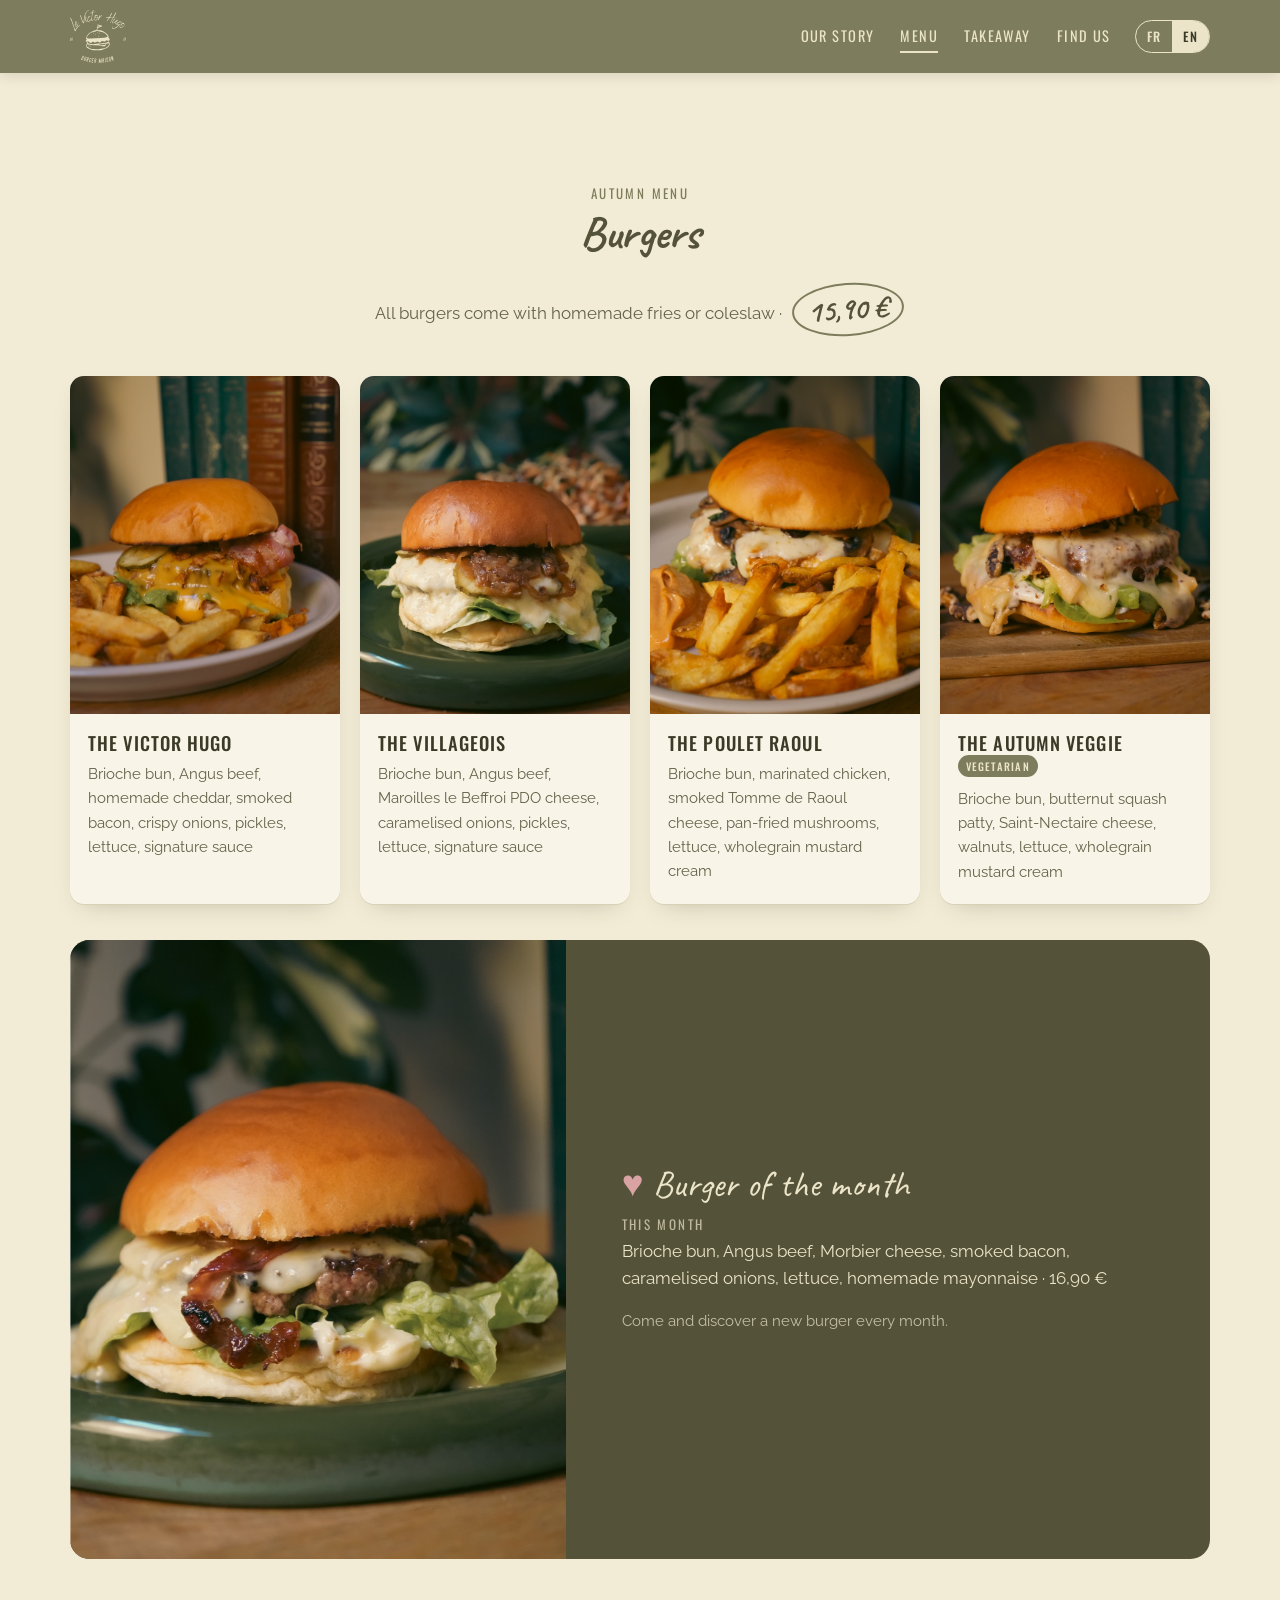
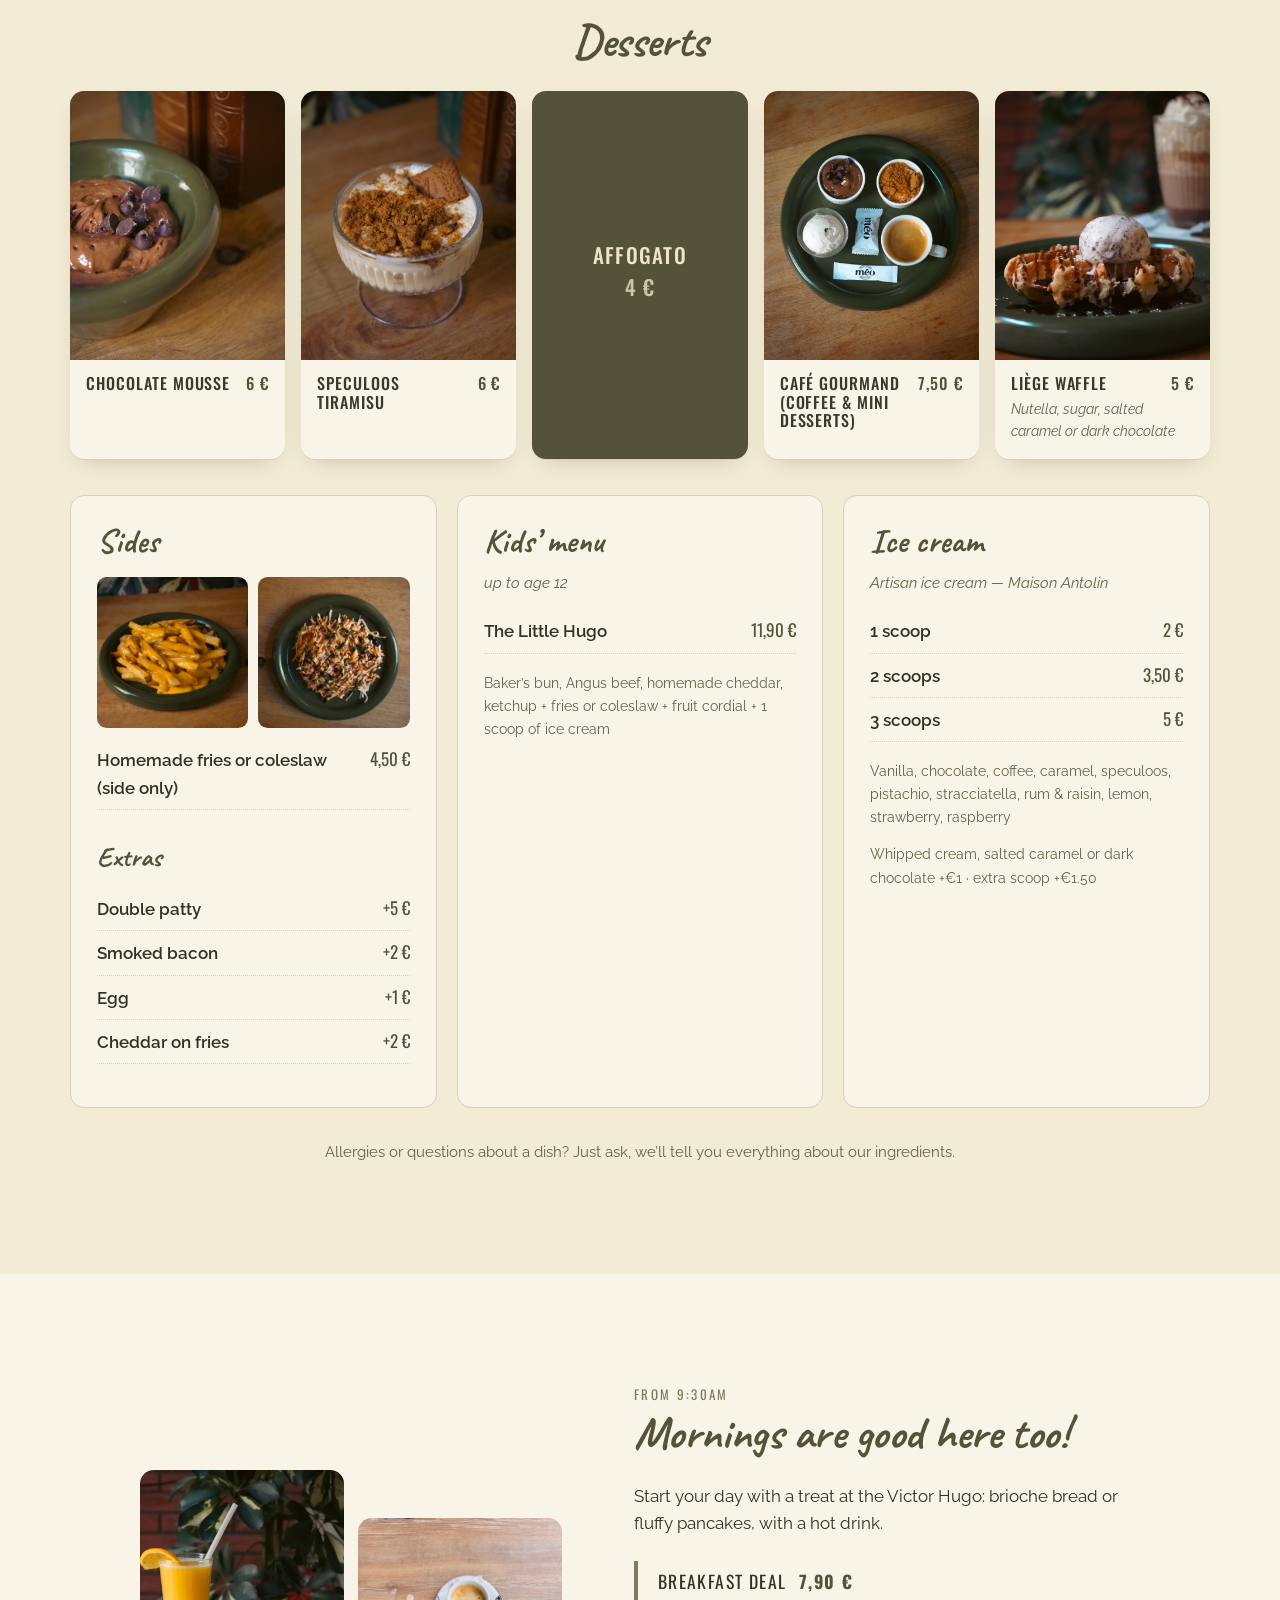
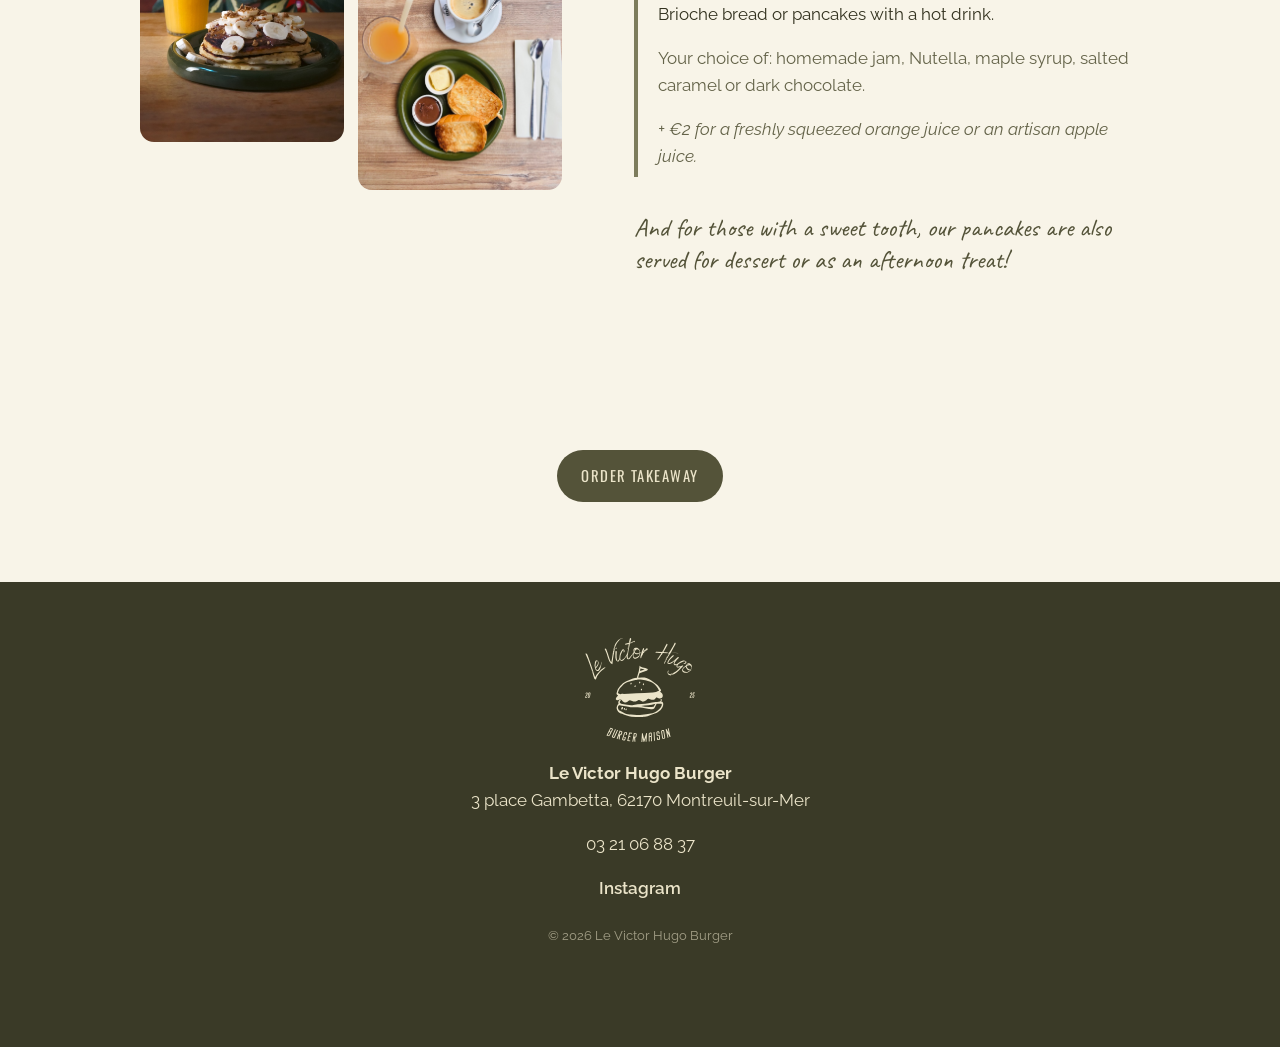
==== carte.html @ 47c57224 "Site du Victor Hugo Burger" ====
<!doctype html>
<html lang="fr">
<head>
  <meta charset="utf-8">
  <meta name="viewport" content="width=device-width, initial-scale=1">
  <title>La carte — Le Victor Hugo Burger</title>
  <meta name="description" content="La carte du Victor Hugo : burgers maison servis avec frites ou coleslaw, burger du moment, menu enfant, desserts, glaces artisanales et formule petit-déjeuner.">
  <link rel="icon" href="images/logo-olive.svg" type="image/svg+xml">
  <link rel="preconnect" href="https://fonts.googleapis.com">
  <link rel="preconnect" href="https://fonts.gstatic.com" crossorigin>
  <link href="https://fonts.googleapis.com/css2?family=Caveat:wght@500;700&family=Oswald:wght@400;500&family=Raleway:ital,wght@0,400;0,500;0,600;0,700;1,400&display=swap" rel="stylesheet">
  <link rel="stylesheet" href="style.css">
</head>
<body>

  <div class="annonce" id="annonce" hidden></div>

  <header class="entete">
    <a href="index.html" class="entete-logo" aria-label="Le Victor Hugo Burger, accueil">
      <img src="images/logo-beige.svg" alt="" width="56" height="53">
    </a>
    <nav class="menu" aria-label="Navigation principale">
      <a href="histoire.html" data-t="nav.histoire">Notre histoire</a>
      <a href="carte.html" aria-current="page" data-t="nav.carte">La carte</a>
      <a href="emporter.html" data-t="nav.emporter">À emporter</a>
      <a href="infos.html" data-t="nav.infos">Infos &amp; accès</a>
    </nav>
    <div class="langues" role="group" aria-label="Langue / Language">
      <button type="button" data-lang="fr" aria-pressed="true">FR</button>
      <button type="button" data-lang="en" aria-pressed="false">EN</button>
    </div>
  </header>

  <main>
    <!-- ===== Les burgers ===== -->
    <section class="carte">
      <div class="conteneur">
        <p class="surtitre" data-c="saison"></p>
        <h1 class="titre-page" data-t="carte.titre">Les burgers</h1>
        <p class="carte-intro"><span data-t="carte.intro">Tous nos burgers sont servis avec frites ou coleslaw maison</span> · <strong data-c="prixBurger"></strong></p>

        <div class="burgers" id="burgers"></div>

        <article class="moment" id="moment">
          <img src="" alt="" loading="lazy">
          <div class="moment-texte">
            <p class="moment-etiquette"><span aria-hidden="true">♥</span> <span data-t="moment.titre">Burger du moment</span></p>
            <p class="surtitre" id="moment-mois"></p>
            <h3 id="moment-nom"></h3>
            <p id="moment-desc"></p>
            <p class="moment-note" data-t="moment.note">Venez découvrir chaque mois un nouveau burger.</p>
          </div>
        </article>

        <h2 class="desserts-titre" data-t="carte.desserts">Desserts</h2>
        <div class="desserts" id="desserts-vignettes"></div>

        <div class="carte-bas">
          <div class="bloc">
            <h3 data-t="carte.cotes">À côté</h3>
            <div class="cote-photos">
              <img src="images/photographe/frites.jpg" alt="Frites maison" loading="lazy">
              <img src="images/photographe/coleslaw.jpg" alt="Coleslaw maison" loading="lazy">
            </div>
            <ul class="prix-liste" id="accompagnements"></ul>
            <h4 data-t="carte.supplements">Suppléments</h4>
            <ul class="prix-liste" id="supplements"></ul>
          </div>
          <div class="bloc">
            <h3 data-t="carte.enfant">Menu enfant</h3>
            <p class="bloc-sous" id="enfant-age"></p>
            <ul class="prix-liste"><li><span id="enfant-nom"></span><span id="enfant-prix"></span></li></ul>
            <p class="bloc-detail" id="enfant-desc"></p>
          </div>
          <div class="bloc">
            <h3 data-t="carte.glaces">Glaces</h3>
            <p class="bloc-sous" id="glaces-detail"></p>
            <ul class="prix-liste" id="glaces-prix"></ul>
            <p class="bloc-detail" id="glaces-parfums"></p>
            <p class="bloc-detail" id="glaces-supp"></p>
          </div>
        </div>
        <p class="allergenes" data-t="carte.allergenes">Une allergie ou une question sur un plat ? Demandez-nous, on vous dit tout sur nos ingrédients.</p>
      </div>
    </section>

    <!-- ===== Le matin ===== -->
    <section class="matin conteneur" id="matin">
      <div class="matin-photos">
        <img src="images/photographe/pancakes.jpg" alt="Pancakes à la banane et au chocolat avec un jus d’orange pressé" loading="lazy">
        <img src="images/petit-dej-2.jpg" alt="Petit-déjeuner : brioche grillée, beurre, pâte à tartiner, café et jus d’orange" loading="lazy">
      </div>
      <div>
        <p class="surtitre" data-t="matin.surtitre">Dès 9h30</p>
        <h2 data-t="matin.titre">Le matin, on vous attend aussi !</h2>
        <p data-t="matin.intro">Dès le matin, profitez d’un petit-déjeuner gourmand au Victor Hugo : pain brioché ou pancakes moelleux, accompagnés d’une boisson chaude.</p>
        <div class="formule">
          <p class="formule-titre"><span data-t="matin.formule">Formule petit-déjeuner</span> <strong id="petitdej-prix"></strong></p>
          <p id="petitdej-desc"></p>
          <p class="formule-choix" id="petitdej-choix"></p>
          <p class="formule-option" id="petitdej-option"></p>
        </div>
        <p class="matin-gourmands" id="petitdej-gourmands"></p>
      </div>
    </section>

    <section class="suite conteneur">
      <a class="bouton bouton-plein" href="emporter.html" data-t="suite.emporter">Commander à emporter</a>
    </section>
  </main>

  <footer class="pied">
    <img src="images/logo-beige.svg" alt="" width="110" height="104">
    <p><strong>Le Victor Hugo Burger</strong><br><span data-c="adresse"></span></p>
    <p><a data-tel href="#"><span data-c="telephone"></span></a></p>
    <p class="reseaux" id="reseaux"></p>
    <p class="pied-petit">© <span id="annee"></span> Le Victor Hugo Burger</p>
  </footer>

  <a class="appel-mobile" data-tel href="#"><span data-t="mobile.appel">Commander à emporter</span></a>

  <script src="contenu.js"></script>
  <script src="app.js"></script>
</body>
</html>
---- style.css ----
/* Couleurs reprises du logo */
:root {
  --olive: #7d7c5c;
  --olive-fonce: #545339;
  --olive-tres-fonce: #3a3a27;
  --beige: #f2ebd5;
  --beige-clair: #f8f4e8;
  --beige-logo: #ebe4c9;
  --bordeaux: #8a2c2c;
  --texte: #33321f;
  --texte-doux: #646349;
  --ligne: #d9d1b6;

  --script: "Caveat", cursive;
  --titre: "Oswald", "Arial Narrow", sans-serif;
  --corps: "Raleway", system-ui, sans-serif;

  --rayon: 14px;
  --largeur: 1140px;
}

* { box-sizing: border-box; }
html { scroll-behavior: smooth; scroll-padding-top: 76px; }
body {
  margin: 0;
  background: var(--beige-clair);
  color: var(--texte);
  font: 17px/1.6 var(--corps);
  -webkit-font-smoothing: antialiased;
}
img { max-width: 100%; display: block; }
a { color: inherit; }
h1, h2, h3, h4 { margin: 0 0 .5em; line-height: 1.15; }
h2, .titre-page {
  font-family: var(--script);
  font-weight: 700;
  font-size: clamp(1.7rem, 3.6vw, 3.1rem);
  color: var(--olive-fonce);
  letter-spacing: -.01em;
  white-space: nowrap; /* les titres tiennent sur une seule ligne */
}
h3 {
  font-family: var(--titre);
  font-weight: 500;
  text-transform: uppercase;
  letter-spacing: .06em;
  font-size: 1.15rem;
  color: var(--olive-tres-fonce);
}
h4 { font-family: var(--script); font-size: 1.7rem; font-weight: 700; color: var(--olive-fonce); margin-top: 1.2em; }
p { margin: 0 0 1em; }

.conteneur { width: min(var(--largeur), 100% - 32px); margin-inline: auto; }
.surtitre {
  font-family: var(--titre);
  text-transform: uppercase;
  letter-spacing: .18em;
  font-size: .82rem;
  color: var(--olive);
  margin-bottom: .2em;
}
section { padding-block: clamp(56px, 9vw, 110px); }

/* ---------- Boutons ---------- */
.boutons { display: flex; flex-wrap: wrap; gap: 12px; justify-content: center; }
.bouton {
  display: inline-flex; align-items: center; justify-content: center; gap: .4em;
  padding: .8em 1.5em;
  border-radius: 999px;
  font-family: var(--titre);
  text-transform: uppercase;
  letter-spacing: .1em;
  font-size: .92rem;
  text-decoration: none;
  border: 2px solid transparent;
  transition: background .2s, color .2s, transform .2s;
}
.bouton:hover { transform: translateY(-1px); }
.bouton-clair { background: var(--beige-logo); color: var(--olive-tres-fonce); }
.bouton-clair:hover { background: #fff; }
.bouton-contour { border-color: var(--beige-logo); color: var(--beige-logo); }
.bouton-contour:hover { background: var(--beige-logo); color: var(--olive-tres-fonce); }
.bouton-plein { background: var(--olive-fonce); color: var(--beige-logo); }
.bouton-plein:hover { background: var(--olive-tres-fonce); }
.bouton-grand { font-size: 1.05rem; padding: 1em 1.8em; margin-top: .5em; }

/* ---------- Annonce ---------- */
.annonce {
  background: var(--bordeaux); color: #fff; text-align: center;
  padding: .6em 16px; font-weight: 600; font-size: .95rem;
}

/* ---------- En-tête ---------- */
.entete {
  position: sticky; top: 0; z-index: 20;
  display: flex; align-items: center; gap: 24px;
  padding: 10px max(16px, (100% - var(--largeur)) / 2);
  background: var(--olive);
  color: var(--beige-logo);
  box-shadow: 0 2px 14px rgb(0 0 0 / .12);
}
.entete-logo img { width: 56px; height: auto; }
.menu { display: flex; gap: 26px; margin-left: auto; }
.menu a {
  text-decoration: none;
  font-family: var(--titre); text-transform: uppercase; letter-spacing: .1em; font-size: .9rem;
  padding-block: 4px; border-bottom: 2px solid transparent;
}
.menu a:hover, .menu a[aria-current="page"] { border-color: var(--beige-logo); }
.langues { display: flex; border: 1.5px solid var(--beige-logo); border-radius: 999px; overflow: hidden; }
.langues button {
  background: none; border: 0; color: var(--beige-logo); cursor: pointer;
  font: 500 .8rem var(--titre); letter-spacing: .1em; padding: 6px 11px;
}
.langues button[aria-pressed="true"] { background: var(--beige-logo); color: var(--olive-tres-fonce); }

/* ---------- Accueil ---------- */
.hero {
  position: relative; display: grid; place-items: center;
  min-height: min(88vh, 820px); padding: 40px 16px; overflow: hidden;
  isolation: isolate;
}
.hero-photo { position: absolute; inset: 0; width: 100%; height: 100%; object-fit: cover; z-index: -2; }
.hero::after {
  content: ""; position: absolute; inset: 0; z-index: -1;
  background: linear-gradient(180deg, rgb(58 58 39 / .35), rgb(58 58 39 / .7));
}
.hero-contenu { text-align: center; color: var(--beige-logo); max-width: 640px; }
.hero-logo { width: clamp(200px, 38vw, 300px); height: auto; margin: 0 auto 18px; filter: drop-shadow(0 4px 18px rgb(0 0 0 / .35)); }
.hero-accroche { font-size: clamp(1.1rem, 2.4vw, 1.35rem); font-weight: 500; margin-bottom: 1.6em; text-shadow: 0 1px 10px rgb(0 0 0 / .4); }

/* ---------- Bandeau ---------- */
.bandeau {
  list-style: none; margin: 0; padding: 16px;
  display: flex; flex-wrap: wrap; justify-content: center; gap: 8px 0;
  background: var(--olive-fonce); color: var(--beige-logo);
  font-family: var(--titre); text-transform: uppercase; letter-spacing: .12em; font-size: .85rem;
}
.bandeau li { display: flex; align-items: center; }
.bandeau li + li::before { content: "✦"; color: var(--olive); margin: 0 18px; }

/* ---------- Histoire ---------- */
.histoire { display: grid; grid-template-columns: 1.1fr 1fr; gap: clamp(32px, 6vw, 80px); align-items: center; }
.histoire-texte p { color: var(--texte-doux); }
.histoire-photos { display: grid; grid-template-columns: 1fr 1fr; gap: 14px; }
.histoire-photos img { border-radius: var(--rayon); aspect-ratio: 3 / 4; object-fit: cover; width: 100%; }
.histoire-photos img:last-child { margin-top: 48px; }

/* ---------- Carte ---------- */
.carte { background: var(--beige); }
.carte .surtitre, .carte h1, .carte h2, .carte-intro { text-align: center; }
.carte-intro { color: var(--texte-doux); margin-bottom: 2.4em; }
.carte-intro strong {
  font-family: var(--script); font-size: 1.9rem; color: var(--olive-fonce);
  border: 2px solid var(--olive); border-radius: 50%; padding: 0 .45em; display: inline-block;
  transform: rotate(-4deg); margin-left: .2em;
}
.burgers { display: grid; grid-template-columns: repeat(4, 1fr); gap: 20px; }
.burger {
  background: var(--beige-clair); border-radius: var(--rayon); overflow: hidden;
  box-shadow: 0 1px 0 var(--ligne), 0 10px 24px -14px rgb(58 58 39 / .35);
  display: flex; flex-direction: column;
}
.burger img { aspect-ratio: 4 / 5; object-fit: cover; width: 100%; }
.burger-corps { padding: 18px 18px 20px; }
.burger-corps p { color: var(--texte-doux); font-size: .95rem; margin: 0; }
.pastille {
  display: inline-block; vertical-align: middle;
  background: var(--olive); color: var(--beige-logo);
  font: 500 .66rem var(--titre); letter-spacing: .1em; padding: 3px 8px; border-radius: 999px;
}

.moment {
  margin-top: 36px;
  display: grid; grid-template-columns: 1fr 1.3fr; align-items: center;
  background: var(--olive-fonce); color: var(--beige-logo);
  border-radius: calc(var(--rayon) * 1.4); overflow: hidden;
}
.moment img { width: 100%; height: 100%; object-fit: cover; min-height: 320px; }
.moment-texte { padding: clamp(28px, 5vw, 56px); }
.moment-etiquette { font-family: var(--script); font-size: 2.3rem; line-height: 1; margin-bottom: .3em; }
.moment-etiquette span:first-child { color: #d9a3a3; }
.moment .surtitre { color: var(--beige-logo); opacity: .7; text-align: left; }
.moment h3:empty { display: none; }
.histoire > *, .emporter-grille > *, .infos-grille > *, .moment > *, .carte-bas > *, .burgers > * { min-width: 0; }
.moment h3 { color: #fff; font-size: 1.5rem; }
.moment-note { opacity: .75; font-size: .92rem; margin: 0; }

.carte-bas { display: grid; grid-template-columns: repeat(3, 1fr); gap: 20px; margin-top: 36px; }
.bloc { background: var(--beige-clair); border: 1.5px solid var(--ligne); border-radius: var(--rayon); padding: 26px; }
.bloc h3 { font-family: var(--script); text-transform: none; letter-spacing: 0; font-size: 2.1rem; font-weight: 700; color: var(--olive-fonce); }
.bloc-sous { font-style: italic; color: var(--texte-doux); font-size: .92rem; margin-top: -.4em; }
.bloc-detail { color: var(--texte-doux); font-size: .9rem; }
.prix-liste { list-style: none; margin: 0 0 1em; padding: 0; }
.prix-liste li {
  display: flex; flex-wrap: wrap; align-items: baseline; gap: 0 8px;
  padding: 7px 0; border-bottom: 1px dotted var(--ligne);
}
.prix-liste li > span:first-child { flex: 1; font-weight: 600; }
.prix-liste .prix { font-family: var(--titre); color: var(--olive-fonce); white-space: nowrap; }
.prix-liste small { width: 100%; color: var(--texte-doux); font-style: italic; }
.allergenes { text-align: center; color: var(--texte-doux); font-size: .92rem; margin: 32px 0 0; }

/* ---------- Le matin ---------- */
.matin { display: grid; grid-template-columns: 1fr 1.2fr; gap: clamp(32px, 6vw, 72px); align-items: center; max-width: 1000px; }
.matin > * { min-width: 0; }
.matin-photos { display: grid; grid-template-columns: 1fr 1fr; gap: 14px; }
.matin-photos img { width: 100%; aspect-ratio: 3 / 4; object-fit: cover; border-radius: var(--rayon); }
.matin-photos img:last-child { margin-top: 48px; }
.formule { border-left: 4px solid var(--olive); padding: 6px 0 6px 20px; margin-top: 1.4em; }
.formule-titre { font-family: var(--titre); text-transform: uppercase; letter-spacing: .08em; font-size: 1.1rem; margin-bottom: .3em; }
.formule-titre strong { color: var(--olive-fonce); margin-left: .4em; }
.formule p:last-child { margin: 0; }
.formule-choix { color: var(--texte-doux); }
.formule-option { color: var(--texte-doux); font-style: italic; }
.matin-gourmands { margin: 1.4em 0 0; font-family: var(--script); font-size: 1.6rem; line-height: 1.25; color: var(--olive-fonce); }

/* ---------- À emporter ---------- */
.emporter { background: var(--olive); color: var(--beige-logo); }
.emporter h1, .emporter h2 { color: #fff; }
.emporter .surtitre { color: var(--beige-logo); opacity: .75; }
.emporter-grille { display: grid; grid-template-columns: 1.2fr 1fr; gap: clamp(32px, 6vw, 80px); align-items: center; }
.emporter-grille > img { border-radius: var(--rayon); aspect-ratio: 4 / 5; object-fit: cover; width: 100%; }
.etapes { list-style: none; counter-reset: etape; padding: 0; margin: 1.6em 0 1.8em; display: grid; gap: 16px; }
.etapes li { counter-increment: etape; display: grid; grid-template-columns: 44px 1fr; column-gap: 14px; }
.etapes li::before {
  content: counter(etape); grid-row: span 2;
  width: 44px; height: 44px; border-radius: 50%; display: grid; place-items: center;
  background: var(--beige-logo); color: var(--olive-tres-fonce); font: 500 1.2rem var(--titre);
}
.etapes strong { color: #fff; }
.etapes span { opacity: .85; font-size: .95rem; }
.emporter .bouton-plein { background: var(--beige-logo); color: var(--olive-tres-fonce); }
.emporter .bouton-plein:hover { background: #fff; }
.bientot { margin-top: 1.2em; font-size: .9rem; opacity: .75; font-style: italic; }

/* ---------- Infos ---------- */
.infos-grille { display: grid; grid-template-columns: 1fr 1.3fr; gap: clamp(28px, 5vw, 60px); margin-top: 1.4em; }
.infos h3 { margin-top: 1.6em; }
.infos h3:first-child { margin-top: 0; }
.adresse { font-size: 1.15rem; font-weight: 600; }
.acces { padding-left: 1.2em; margin: 0 0 1.4em; color: var(--texte-doux); }
.acces li::marker { color: var(--olive); }
.horaires { display: grid; grid-template-columns: auto 1fr; gap: 6px 18px; margin: 0 0 1em; }
.horaires dt { font-weight: 700; }
.horaires dd { margin: 0; color: var(--texte-doux); }
.plan { width: 100%; height: 100%; min-height: 380px; border: 0; border-radius: var(--rayon); }

/* ---------- Galerie ---------- */
.galerie {
  padding: 0; display: grid; grid-template-columns: repeat(4, 1fr); gap: 4px;
}
.galerie img { width: 100%; aspect-ratio: 1; object-fit: cover; }

/* ---------- Pied de page ---------- */
.pied {
  background: var(--olive-tres-fonce); color: var(--beige-logo);
  text-align: center; padding: 56px 16px 100px;
}
.pied img { margin: 0 auto 18px; }
.pied a { text-decoration: none; }
.pied a:hover { text-decoration: underline; }
.reseaux { display: flex; justify-content: center; flex-wrap: wrap; gap: 8px 22px; font-weight: 600; }
.pied-petit { font-size: .8rem; opacity: .6; margin: 24px 0 0; }

/* ---------- Accueil : burger du moment et vignettes des pages ---------- */
.accueil-moment { padding-bottom: 0; }
.accueil-moment .moment { margin-top: 0; }
.pages { display: grid; grid-template-columns: repeat(4, 1fr); gap: 20px; }
.pages > * { min-width: 0; }
.page-carte {
  display: flex; flex-direction: column; text-decoration: none;
  background: var(--beige); border-radius: var(--rayon); overflow: hidden;
  box-shadow: 0 1px 0 var(--ligne), 0 10px 24px -14px rgb(58 58 39 / .35);
  transition: transform .2s;
}
.page-carte:hover { transform: translateY(-3px); }
.page-carte img { width: 100%; aspect-ratio: 4 / 3; object-fit: cover; }
.page-titre { font: 700 2rem/1.1 var(--script); color: var(--olive-fonce); padding: 16px 18px 4px; }
.page-texte { color: var(--texte-doux); font-size: .95rem; padding: 0 18px 14px; }
.page-bouton {
  margin: auto 18px 20px; align-self: flex-start;
  display: inline-flex; gap: .4em; align-items: center;
  background: var(--olive-fonce); color: var(--beige-clair);
  font-family: var(--titre, inherit); text-transform: uppercase; letter-spacing: .08em; font-size: .85rem;
  padding: .55em 1.2em; border-radius: 999px; transition: background .2s, gap .2s;
}
.page-carte:hover .page-bouton { background: var(--olive-tres-fonce); gap: .8em; }
.page-carte img { transition: transform .4s; }
.page-carte:hover img { transform: scale(1.04); }

/* ---------- Bouton en bas de page vers la page suivante ---------- */
.suite { padding-block: 0 clamp(48px, 7vw, 80px); text-align: center; }
.carte + .matin + .suite, .emporter + .suite { padding-top: clamp(40px, 6vw, 64px); }

/* ---------- Desserts en vignettes (page carte) ---------- */
.desserts-titre { text-align: center; margin-top: 56px; }
.desserts { display: grid; grid-template-columns: repeat(5, 1fr); gap: 16px; }
.desserts > * { min-width: 0; }
.dessert {
  background: var(--beige-clair); border-radius: var(--rayon); overflow: hidden;
  box-shadow: 0 1px 0 var(--ligne), 0 10px 24px -14px rgb(58 58 39 / .35);
  display: flex; flex-direction: column;
}
.dessert img { width: 100%; aspect-ratio: 4 / 5; object-fit: cover; }
.dessert-corps { padding: 14px 16px 16px; }
.dessert h3 { display: flex; justify-content: space-between; gap: 8px; font-size: 1rem; margin-bottom: .3em; }
.dessert h3 .prix { color: var(--olive-fonce); white-space: nowrap; }
.dessert p { margin: 0; color: var(--texte-doux); font-size: .88rem; font-style: italic; }
/* dessert sans photo : carte olive avec le nom au centre */
.dessert.sans-photo { background: var(--olive-fonce); justify-content: center; text-align: center; }
.dessert.sans-photo h3 { flex-direction: column; align-items: center; color: var(--beige-logo); font-size: 1.3rem; }
.dessert.sans-photo h3 .prix { color: var(--beige-logo); opacity: .8; }

/* ---------- Photos frites et coleslaw (bloc « À côté ») ---------- */
.cote-photos { display: grid; grid-template-columns: 1fr 1fr; gap: 10px; margin-bottom: 10px; }
.cote-photos img { width: 100%; aspect-ratio: 1; object-fit: cover; border-radius: calc(var(--rayon) * .7); }

/* ---------- Infos : photo de la terrasse ---------- */
.infos-photo { padding: 0; }
.infos-photo img { width: 100%; height: min(60vh, 520px); object-fit: cover; }

/* ---------- Bouton d'appel fixe (mobile) ---------- */
.appel-mobile { display: none; }

/* ---------- Tablette ---------- */
@media (max-width: 980px) {
  .burgers { grid-template-columns: repeat(2, 1fr); }
  .carte-bas { grid-template-columns: 1fr 1fr; }
  .pages { grid-template-columns: 1fr 1fr; }
  .desserts { grid-template-columns: repeat(3, 1fr); }
  .carte-bas .bloc:last-child { grid-column: 1 / -1; }
}

/* ---------- Téléphone ---------- */
@media (max-width: 720px) {
  body { font-size: 16px; }
  /* le menu passe sur une deuxième ligne, qu'on peut faire glisser */
  .entete { flex-wrap: wrap; row-gap: 4px; padding-bottom: 6px; }
  .menu { order: 3; width: 100%; margin-left: 0; gap: 10px; justify-content: space-between; overflow-x: auto; white-space: nowrap; scrollbar-width: none; }
  .menu a { font-size: .74rem; letter-spacing: .06em; flex: none; }
  .desserts { grid-template-columns: 1fr 1fr; gap: 12px; }
  .pages { gap: 12px; }
  .page-titre { font-size: 1.6rem; padding: 12px 14px 2px; }
  .page-texte { font-size: .85rem; padding: 0 14px 10px; }
  .page-bouton { margin: auto 14px 14px; font-size: .74rem; padding: .5em 1em; }
  .langues { margin-left: auto; }
  .entete-logo img { width: 46px; }
  .histoire, .emporter-grille, .infos-grille, .moment, .carte-bas { grid-template-columns: 1fr; }
  .carte-bas .bloc:last-child { grid-column: auto; }
  .histoire-photos img:last-child { margin-top: 28px; }
  /* Sur téléphone, les photos passent avant le texte */
  .histoire-photos, .emporter-grille > img { order: -1; }
  .histoire-photos img { aspect-ratio: 4 / 5; }
  .emporter-grille > img { aspect-ratio: 4 / 3; }
  .infos-photo img { height: 38vh; }
  .burgers { grid-template-columns: 1fr 1fr; gap: 12px; }
  .burger-corps { padding: 14px; }
  .burger-corps p { font-size: .85rem; }
  .moment img { min-height: 0; aspect-ratio: 4 / 3; }
  .matin { grid-template-columns: 1fr; }
  .matin-photos img:last-child { margin-top: 28px; }
  .plan { min-height: 300px; }
  .galerie { grid-template-columns: repeat(2, 1fr); }
  .bandeau { gap: 6px 20px; font-size: .78rem; }
  .bandeau li + li::before { display: none; }
  .appel-mobile {
    display: flex; align-items: center; justify-content: center;
    position: fixed; left: 16px; right: 16px; bottom: 14px; z-index: 30;
    padding: 14px; border-radius: 999px;
    background: var(--olive-fonce); color: var(--beige-logo); text-decoration: none;
    font: 500 1rem var(--titre); text-transform: uppercase; letter-spacing: .1em;
    box-shadow: 0 8px 24px rgb(0 0 0 / .3);
  }
  .appel-mobile::before { content: "☎"; margin-right: .5em; }
}
@media (max-width: 420px) {
  .burgers { grid-template-columns: 1fr; }
}
@media (prefers-reduced-motion: reduce) {
  html { scroll-behavior: auto; }
  .bouton { transition: none; }
}
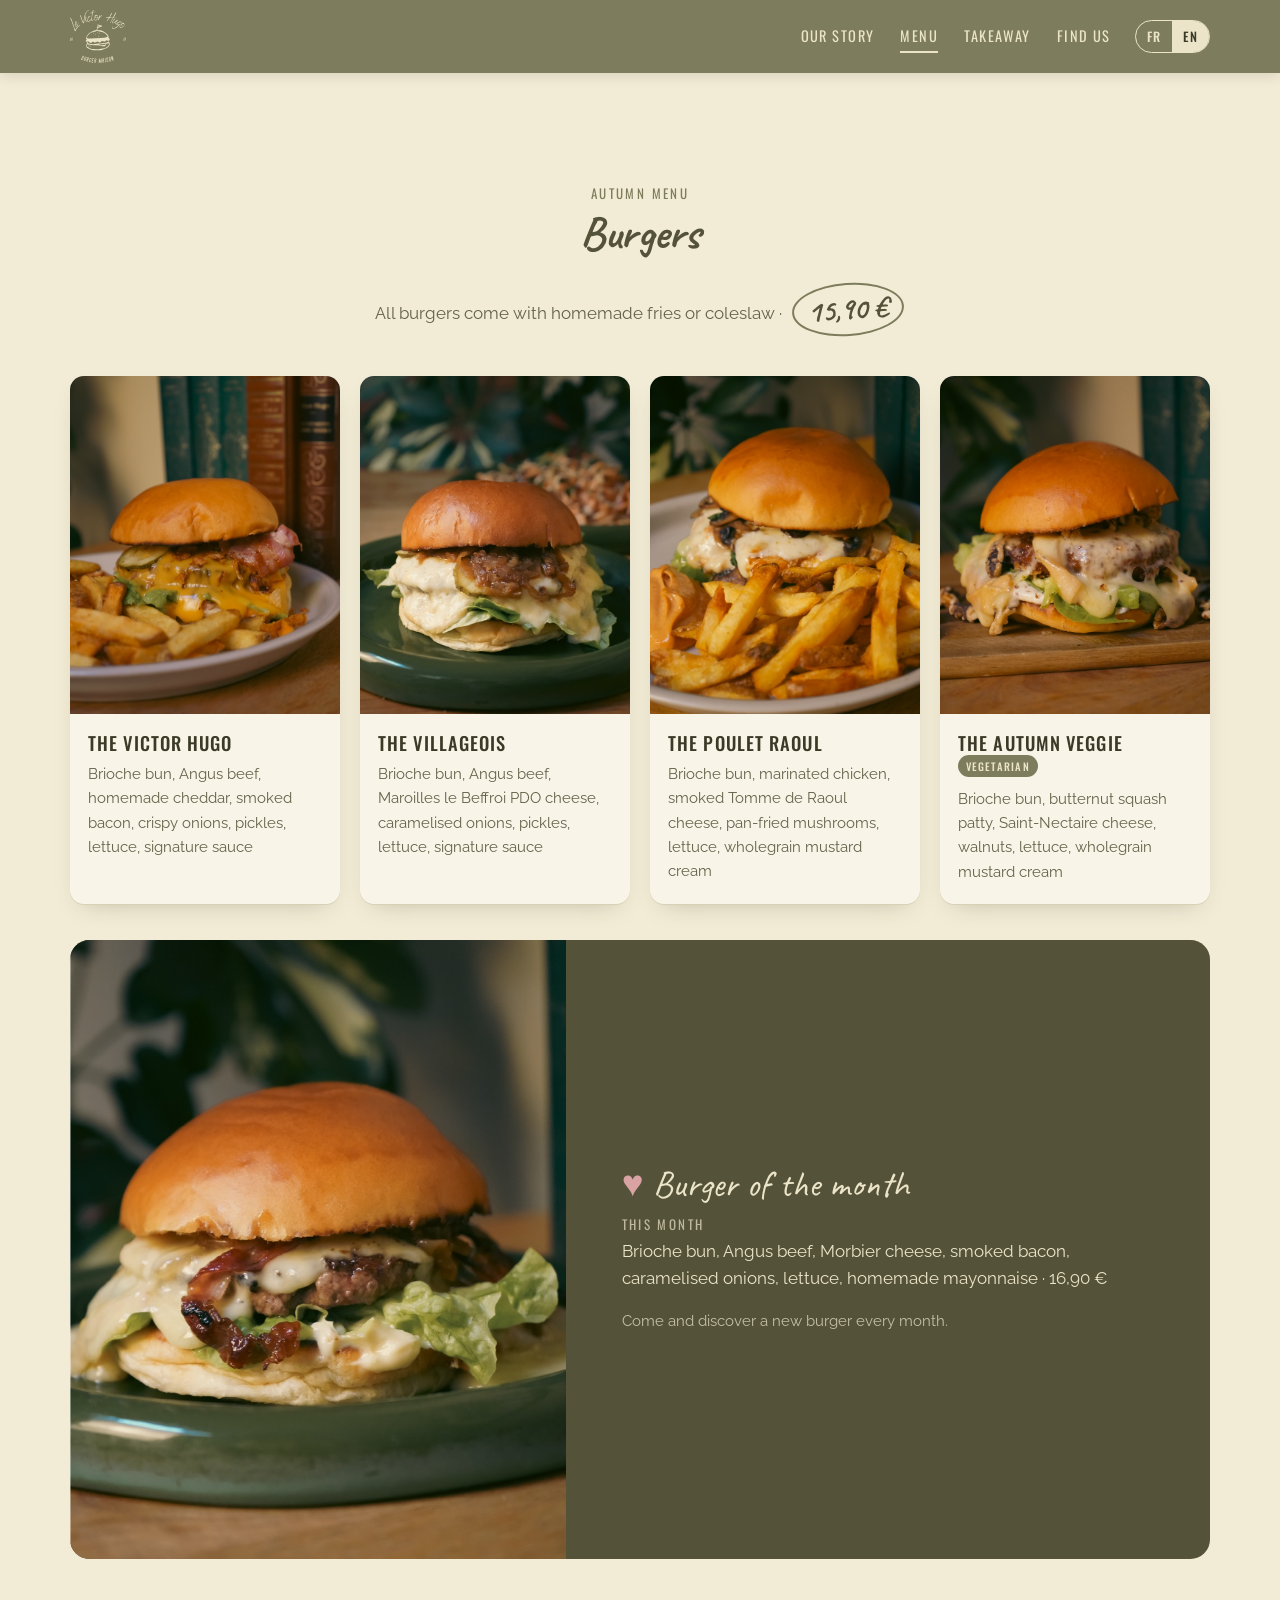
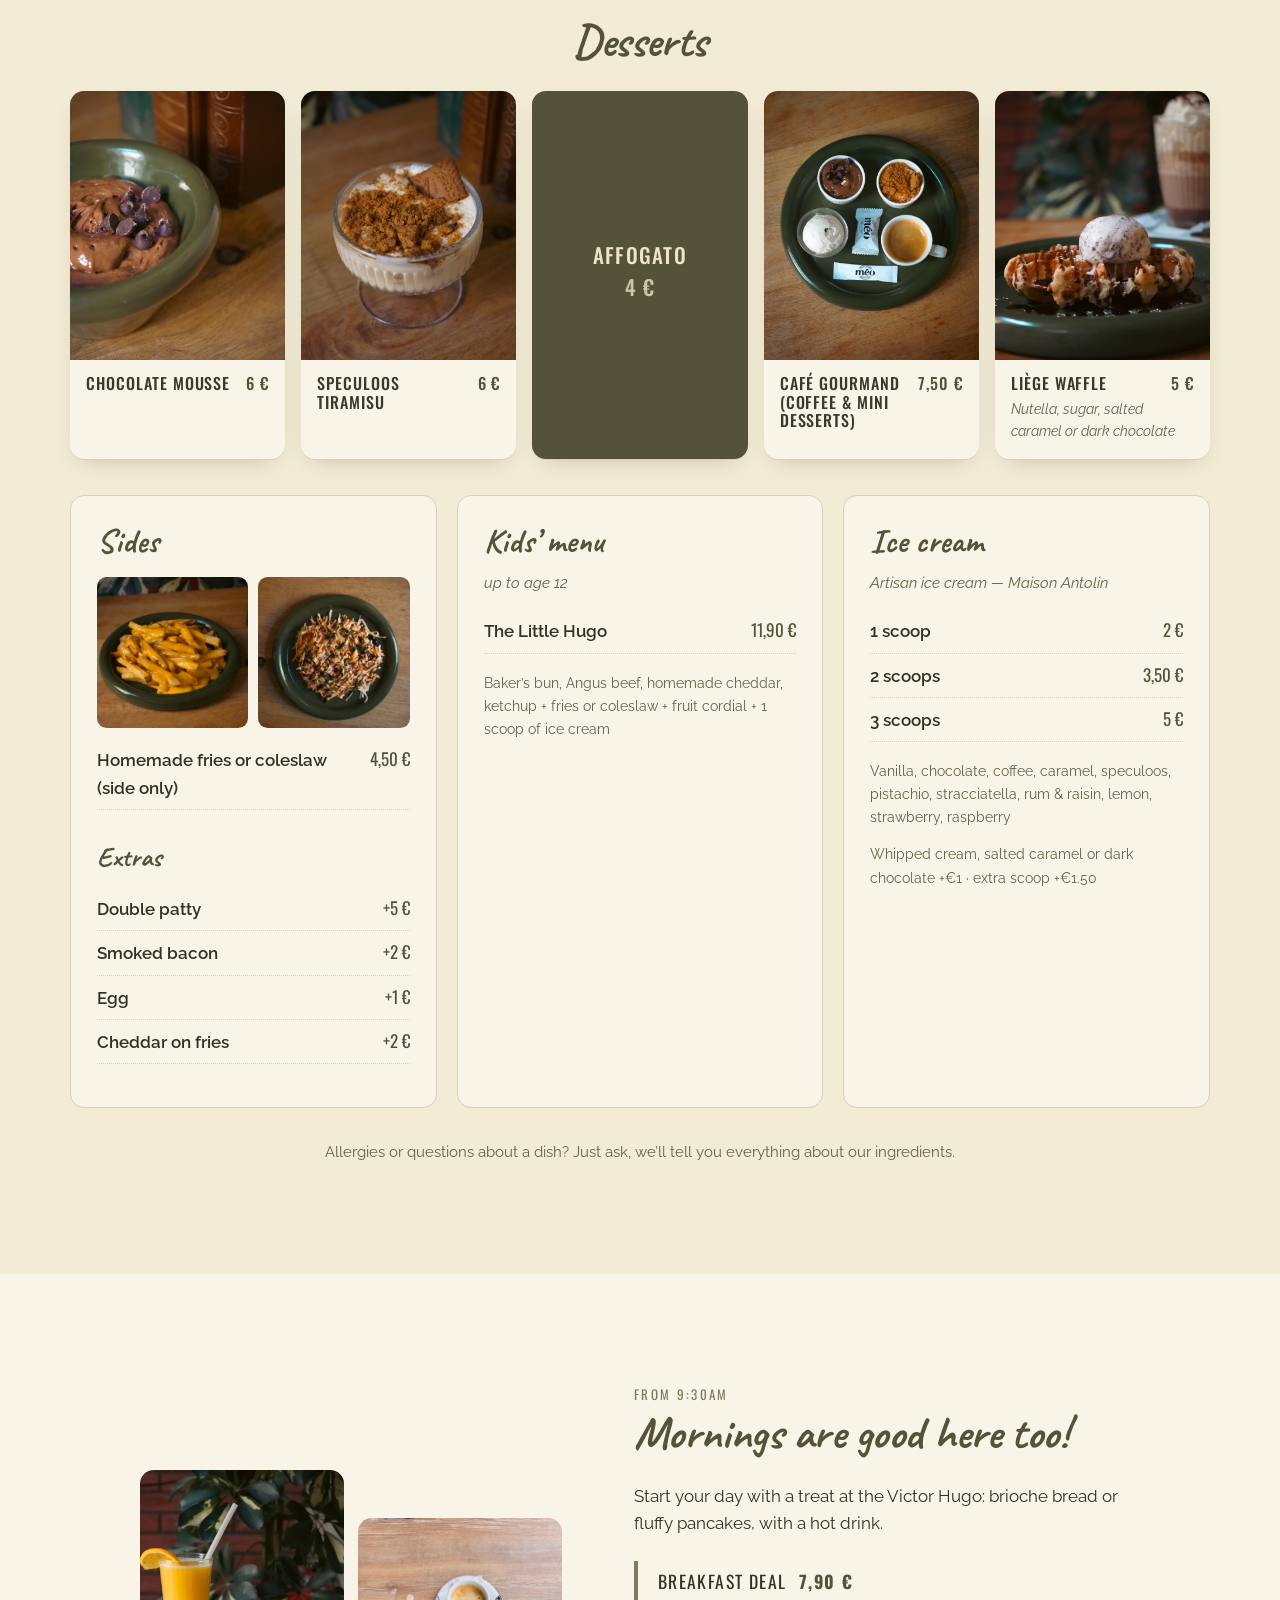
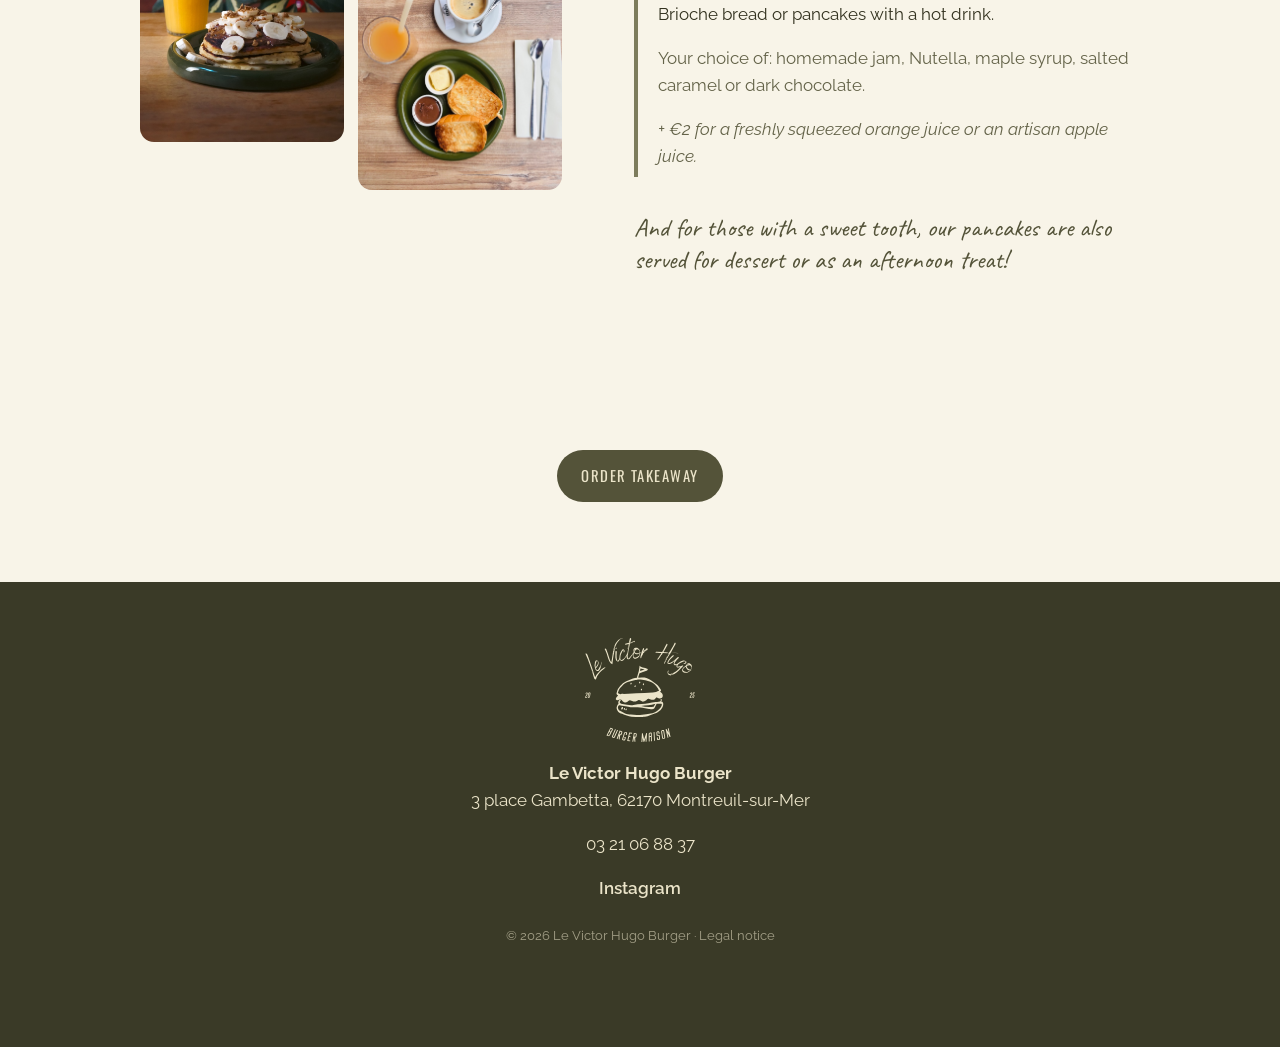
==== commit 48ab874b: "Mentions légales, sitemap.xml et robots.txt - Page mentions-legales.html, avec un lien en bas de tou" ====
--- a/carte.html
+++ b/carte.html
@@ -114,7 +114,7 @@
     <p><strong>Le Victor Hugo Burger</strong><br><span data-c="adresse"></span></p>
     <p><a data-tel href="#"><span data-c="telephone"></span></a></p>
     <p class="reseaux" id="reseaux"></p>
-    <p class="pied-petit">© <span id="annee"></span> Le Victor Hugo Burger</p>
+    <p class="pied-petit">© <span id="annee"></span> Le Victor Hugo Burger · <a href="mentions-legales.html" data-t="pied.mentions">Mentions légales</a></p>
   </footer>
 
   <a class="appel-mobile" data-tel href="#"><span data-t="mobile.appel">Commander à emporter</span></a>
--- a/style.css
+++ b/style.css
@@ -381,3 +381,11 @@
   html { scroll-behavior: auto; }
   .bouton { transition: none; }
 }
+
+/* ---------- Mentions légales ---------- */
+.legal { max-width: 780px; padding-top: clamp(40px, 6vw, 72px); padding-bottom: clamp(48px, 7vw, 88px); }
+.legal h2 { font-size: clamp(1.5rem, 3vw, 2rem); margin: 1.6em 0 .4em; white-space: normal; }
+.legal p { color: var(--texte-doux); }
+.legal a { color: var(--olive-fonce); }
+.a-completer { background: #fff1a8; color: #6b5300; padding: 0 .3em; border-radius: 4px; font-weight: 600; }
+.legal-maj { margin-top: 2.4em; font-size: .85rem; }
